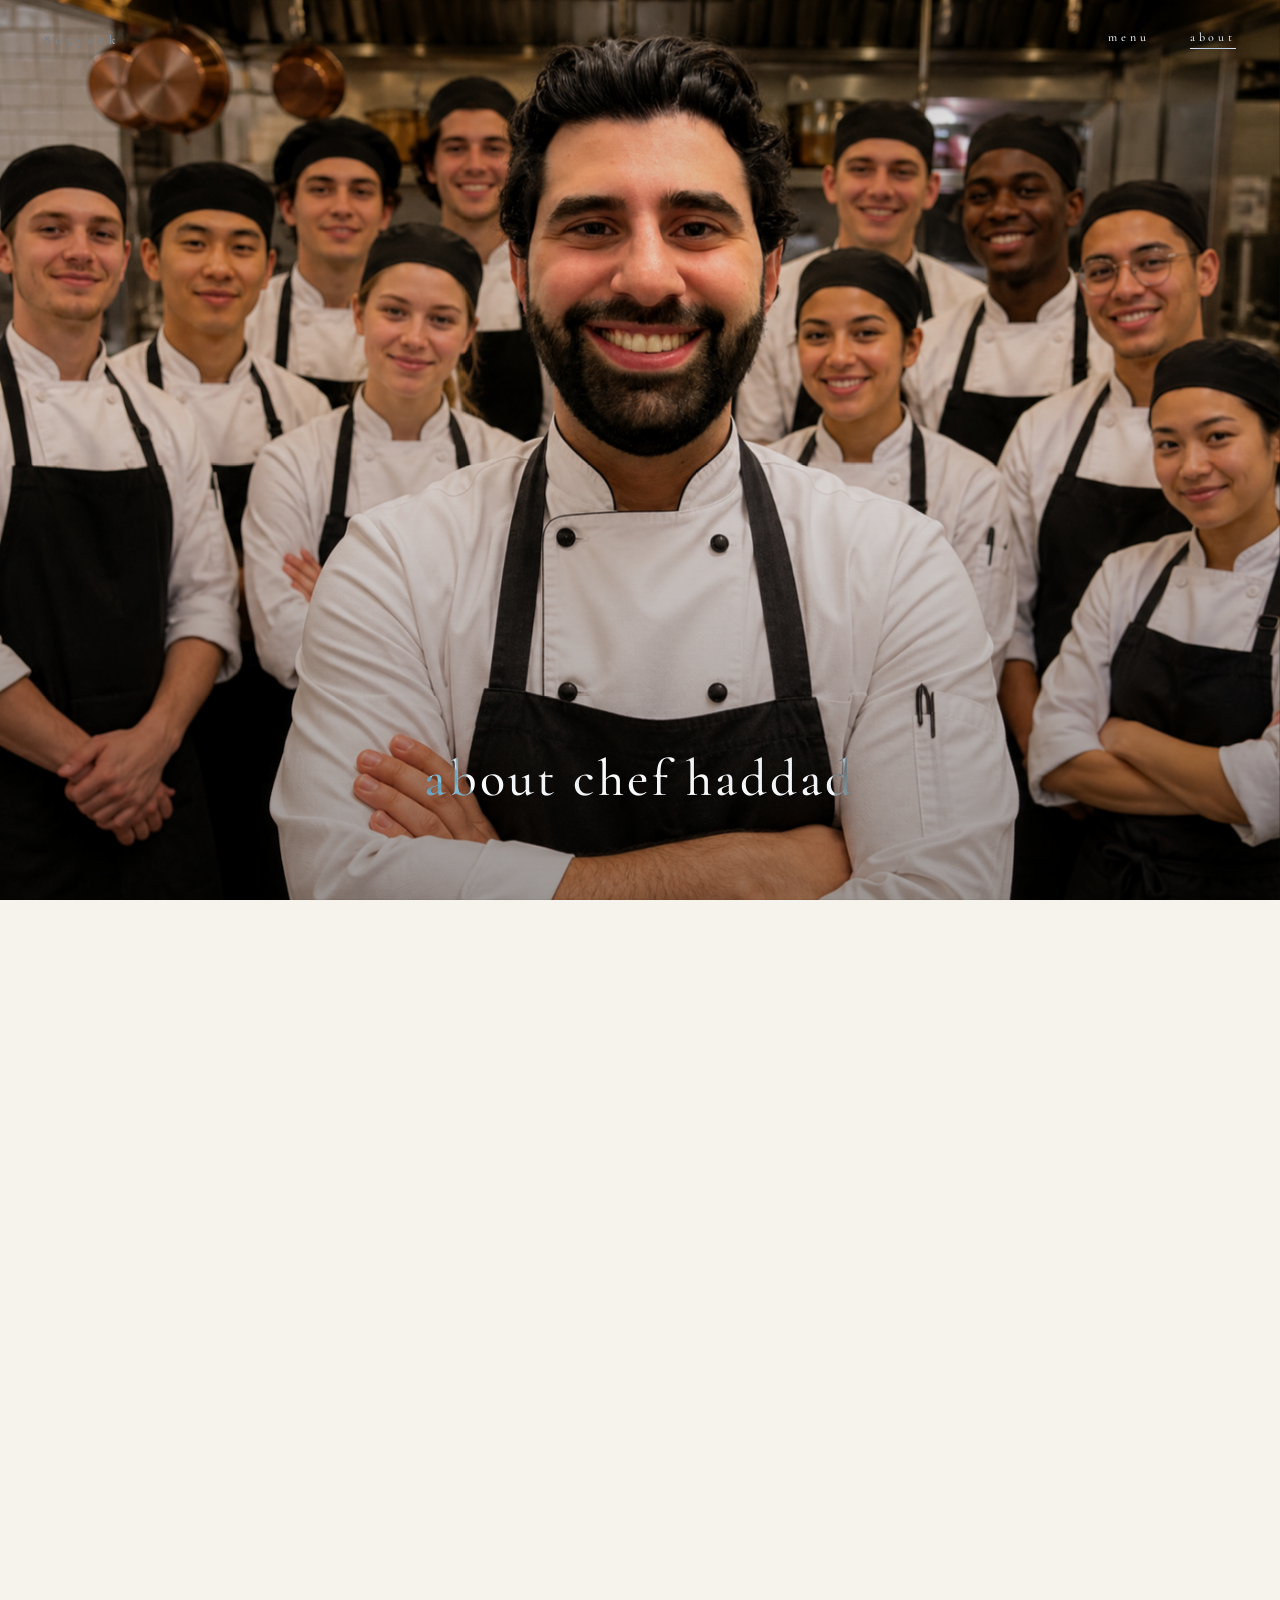
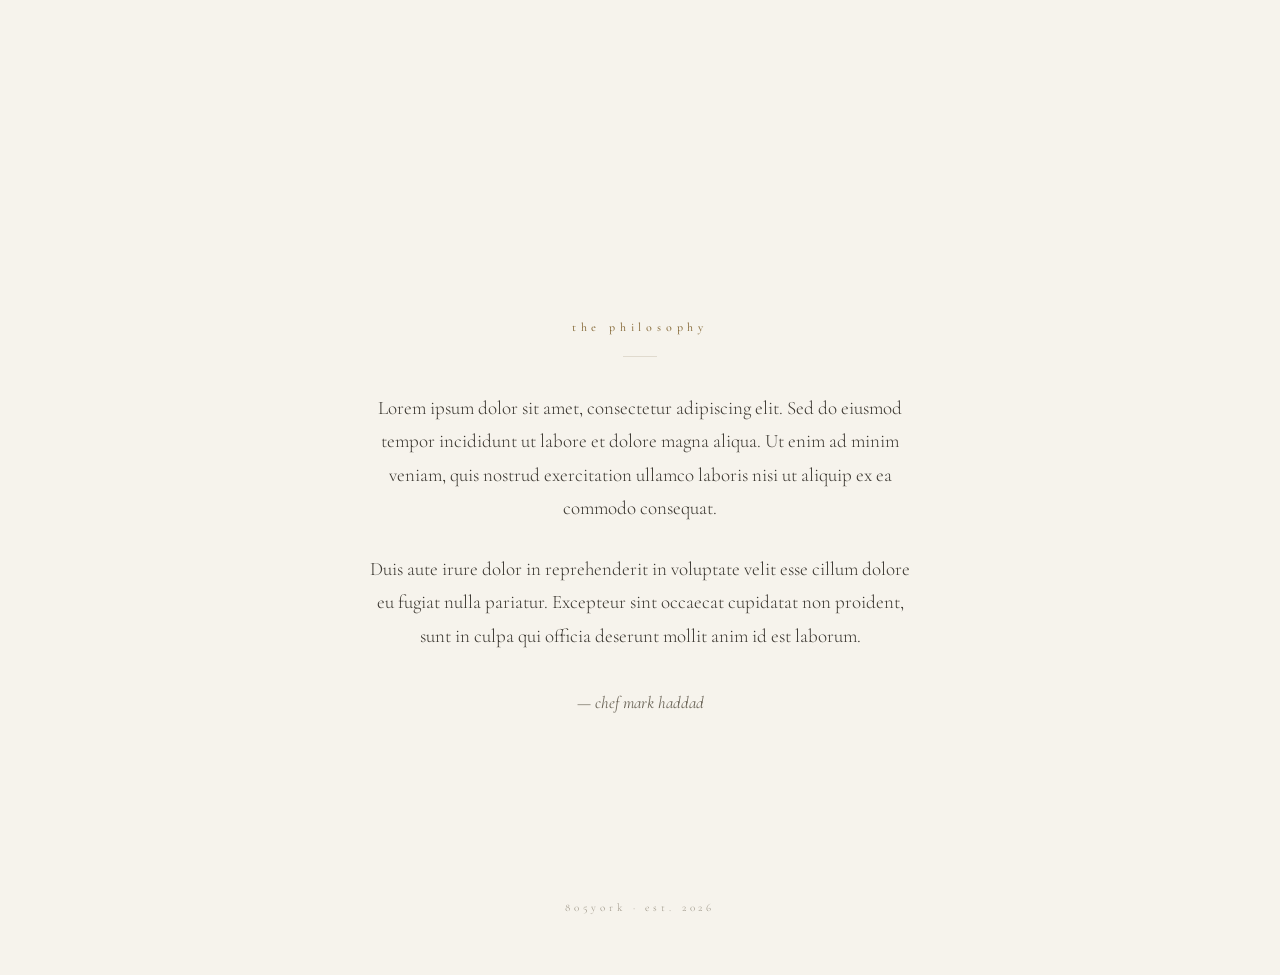
==== about.html @ 1f0ebb33 "Update about.html" ====
<!DOCTYPE html>
<html lang="en">
<head>
<meta charset="UTF-8">
<meta name="viewport" content="width=device-width, initial-scale=1">
<meta name="view-transition" content="same-origin">
<title>805york — about</title>
<link rel="preconnect" href="https://fonts.googleapis.com">
<link rel="preconnect" href="https://fonts.gstatic.com" crossorigin>
<link href="https://fonts.googleapis.com/css2?family=Cormorant+Garamond:ital,wght@0,300;0,500;0,600;1,400&display=swap" rel="stylesheet">
<link rel="stylesheet" href="styles.css">
<style>
  .hero {
    position: relative;
    height: 100vh;
    overflow: hidden;
    background: var(--ink);
  }

  .hero img {
    position: fixed;
    top: 0;
    left: 0;
    width: 100%;
    height: 100vh;
    object-fit: cover;
    object-position: center 30%;
    will-change: opacity, transform;
  }

  .hero::after {
    content: '';
    position: fixed;
    top: 0; left: 0; right: 0; height: 100vh;
    background: linear-gradient(180deg, rgba(0,0,0,0.15) 0%, rgba(0,0,0,0.05) 40%, rgba(0,0,0,0.35) 100%);
    pointer-events: none;
  }

  .hero-title {
    position: fixed;
    top: 0; left: 0; right: 0; height: 100vh;
    display: flex;
    align-items: flex-end;
    justify-content: center;
    padding-bottom: 90px;
    margin: 0;
    color: #fff;
    mix-blend-mode: difference;
    font-size: clamp(28px, 5vw, 52px);
    font-weight: 500;
    letter-spacing: 0.06em;
    text-transform: lowercase;
    text-align: center;
    transition: opacity 0.1s linear, transform 0.1s linear;
    pointer-events: none;
  }

  .spacer { height: 100vh; }

  .blurb {
    position: relative;
    background: var(--bg);
    padding: 120px 24px 160px;
    text-align: center;
  }

  .blurb .inner {
    max-width: 560px;
    margin: 0 auto;
  }

  .blurb p.lorem {
    font-size: 19px;
    font-weight: 300;
    line-height: 1.75;
    color: #3a362f;
    margin: 0 0 28px;
  }

  .blurb .signoff {
    margin-top: 40px;
    font-style: italic;
    font-size: 17px;
    color: var(--muted);
  }

  .blurb .rule {
    margin-bottom: 34px;
  }

  .footer {
    text-align: center;
    padding-bottom: 50px;
    font-size: 11px;
    letter-spacing: 0.35em;
    color: #9a9384;
    font-weight: 300;
    text-transform: lowercase;
    background: var(--bg);
  }
</style>
</head>
<body>

  <nav class="site-nav">
    <a class="wordmark" href="index.html">805york</a>
    <div class="links">
      <a href="menu.html">menu</a>
      <a href="about.html" class="active">about</a>
    </div>
  </nav>

  <section class="hero">
    <img id="hero-img" src="MarkChef.png" alt="Chef Mark Haddad">
  </section>
  <h1 class="hero-title" id="hero-title">about chef haddad</h1>

  <div class="spacer"></div>

  <section class="blurb">
    <div class="inner">
      <p class="eyebrow">the philosophy</p>
      <div class="rule thin"></div>
      <p class="lorem">Lorem ipsum dolor sit amet, consectetur adipiscing elit. Sed do eiusmod tempor incididunt ut labore et dolore magna aliqua. Ut enim ad minim veniam, quis nostrud exercitation ullamco laboris nisi ut aliquip ex ea commodo consequat.</p>
      <p class="lorem">Duis aute irure dolor in reprehenderit in voluptate velit esse cillum dolore eu fugiat nulla pariatur. Excepteur sint occaecat cupidatat non proident, sunt in culpa qui officia deserunt mollit anim id est laborum.</p>
      <p class="signoff">&mdash; chef mark haddad</p>
    </div>
  </section>

  <p class="footer">805york &middot; est. 2026</p>

  <script src="site.js"></script>
</body>
</html>
---- styles.css ----
/* ---------- 805york — shared styles ---------- */

@view-transition {
  navigation: auto;
}

:root {
  --bg: #f6f3ec;
  --ink: #1c1a17;
  --line: #d8d2c4;
  --muted: #6b6558;
  --accent: #8a6f3f;
}

* { box-sizing: border-box; }

html, body {
  margin: 0;
  padding: 0;
  background: var(--bg);
  color: var(--ink);
}

body {
  font-family: 'Cormorant Garamond', serif;
  -webkit-font-smoothing: antialiased;
}

a { color: inherit; text-decoration: none; }

::selection { background: var(--ink); color: var(--bg); }

/* ---------- nav ---------- */

.site-nav {
  position: fixed;
  top: 0;
  left: 0;
  right: 0;
  z-index: 100;
  display: flex;
  justify-content: space-between;
  align-items: center;
  padding: 30px 44px;
  mix-blend-mode: difference;
}

.site-nav .wordmark {
  font-size: 13px;
  letter-spacing: 0.4em;
  font-weight: 500;
  color: #fff;
  text-transform: lowercase;
}

.site-nav .links {
  display: flex;
  gap: 40px;
}

.site-nav .links a {
  font-size: 12px;
  letter-spacing: 0.32em;
  text-transform: lowercase;
  color: #fff;
  font-weight: 500;
  position: relative;
  padding-bottom: 5px;
  transition: letter-spacing 0.35s ease;
}

.site-nav .links a::after {
  content: '';
  position: absolute;
  left: 0;
  bottom: 0;
  width: 0;
  height: 1px;
  background: #fff;
  transition: width 0.35s cubic-bezier(.4,0,.2,1);
}

.site-nav .links a:hover {
  letter-spacing: 0.4em;
}

.site-nav .links a:hover::after,
.site-nav .links a.active::after {
  width: 100%;
}

/* ---------- page transition (View Transitions API) ---------- */

::view-transition-old(root),
::view-transition-new(root) {
  animation-duration: 0.7s;
  animation-timing-function: cubic-bezier(.65, 0, .35, 1);
}

::view-transition-old(root) {
  animation-name: menu-fade-out;
}

::view-transition-new(root) {
  animation-name: menu-fade-in;
}

@keyframes menu-fade-out {
  to { opacity: 0; transform: scale(0.985); filter: blur(3px); }
}

@keyframes menu-fade-in {
  from { opacity: 0; transform: scale(1.015); filter: blur(3px); }
  to { opacity: 1; transform: scale(1); filter: blur(0); }
}

/* ---------- utility ---------- */

.rule {
  width: 60px;
  height: 1px;
  background: var(--ink);
  margin: 0 auto;
  opacity: 0.75;
}

.rule.thin {
  width: 34px;
  background: var(--line);
}

.eyebrow {
  font-size: 12px;
  letter-spacing: 0.4em;
  font-weight: 500;
  color: var(--accent);
  text-transform: lowercase;
  margin: 0 0 22px;
}

@media (prefers-reduced-motion: reduce) {
  *, *::before, *::after {
    animation-duration: 0.001ms !important;
    transition-duration: 0.001ms !important;
  }
}

@media (max-width: 640px) {
  .site-nav { padding: 22px 22px; }
  .site-nav .links { gap: 24px; }
}
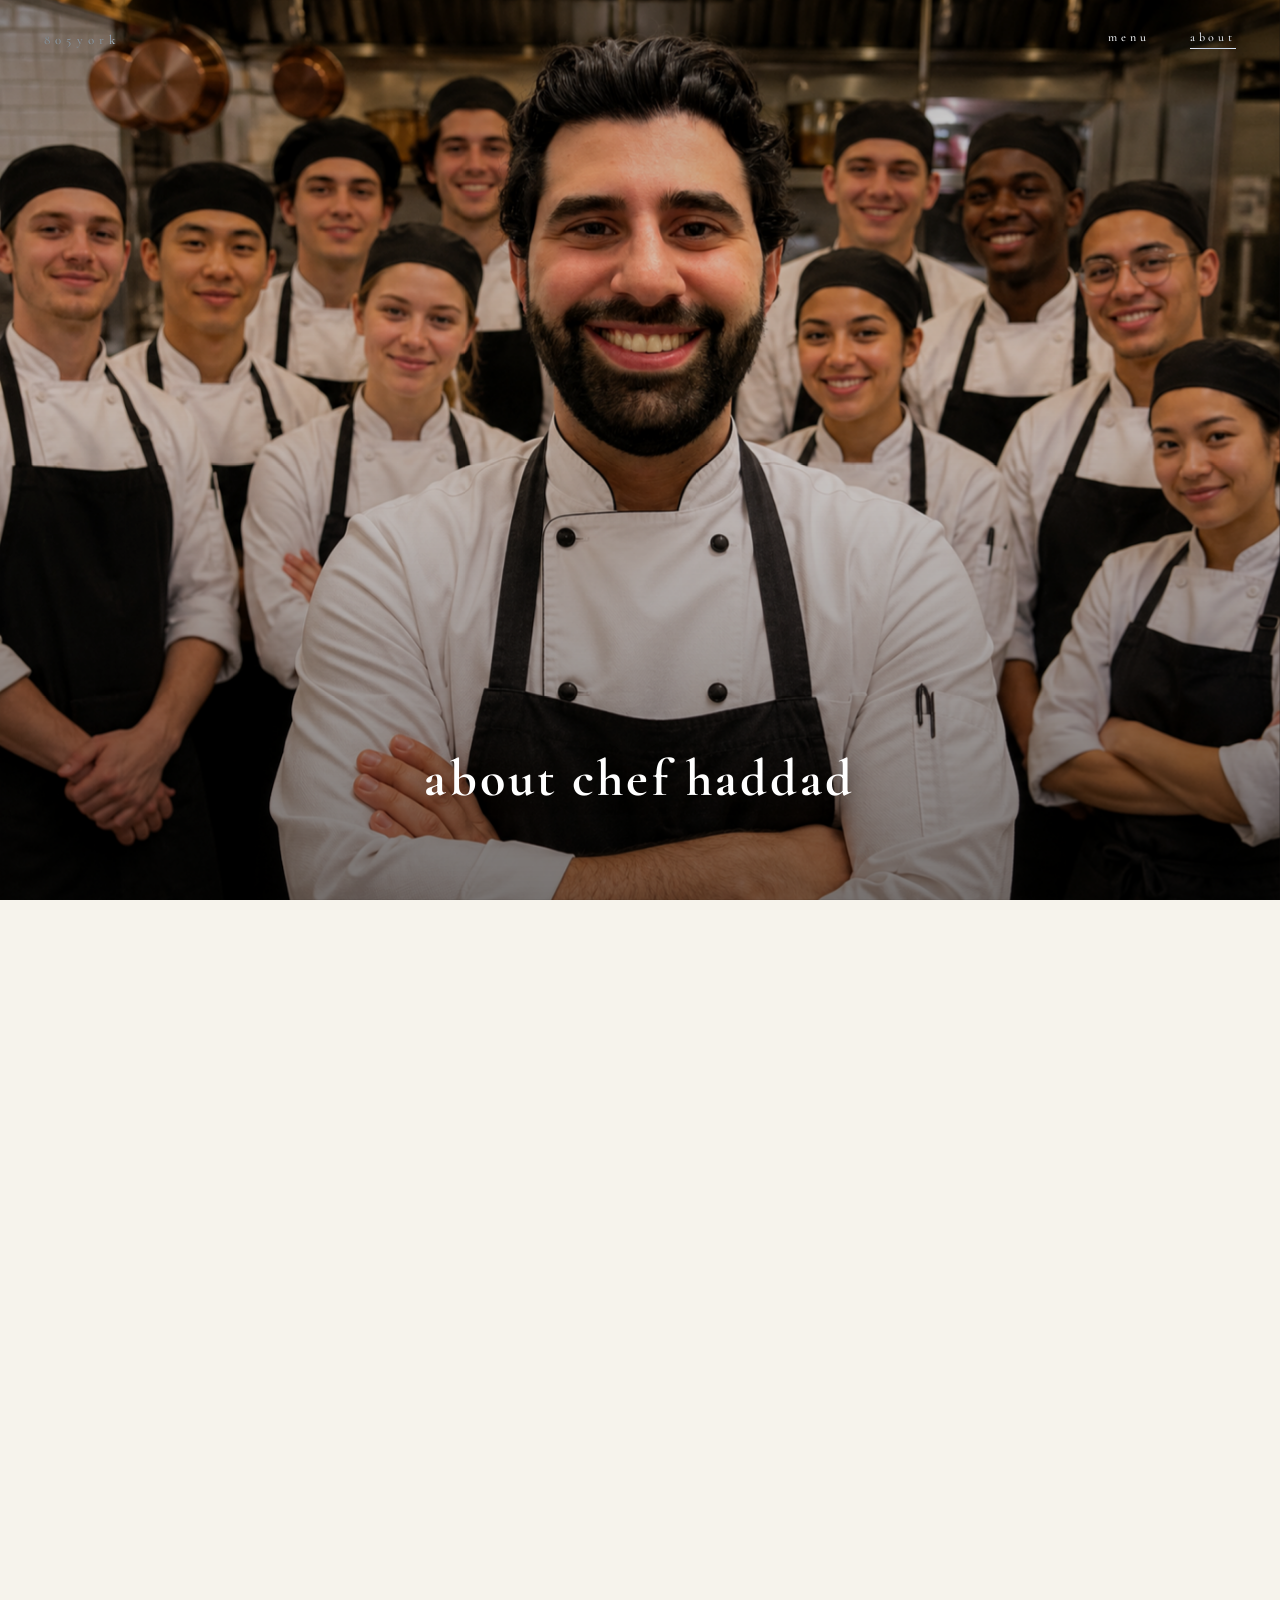
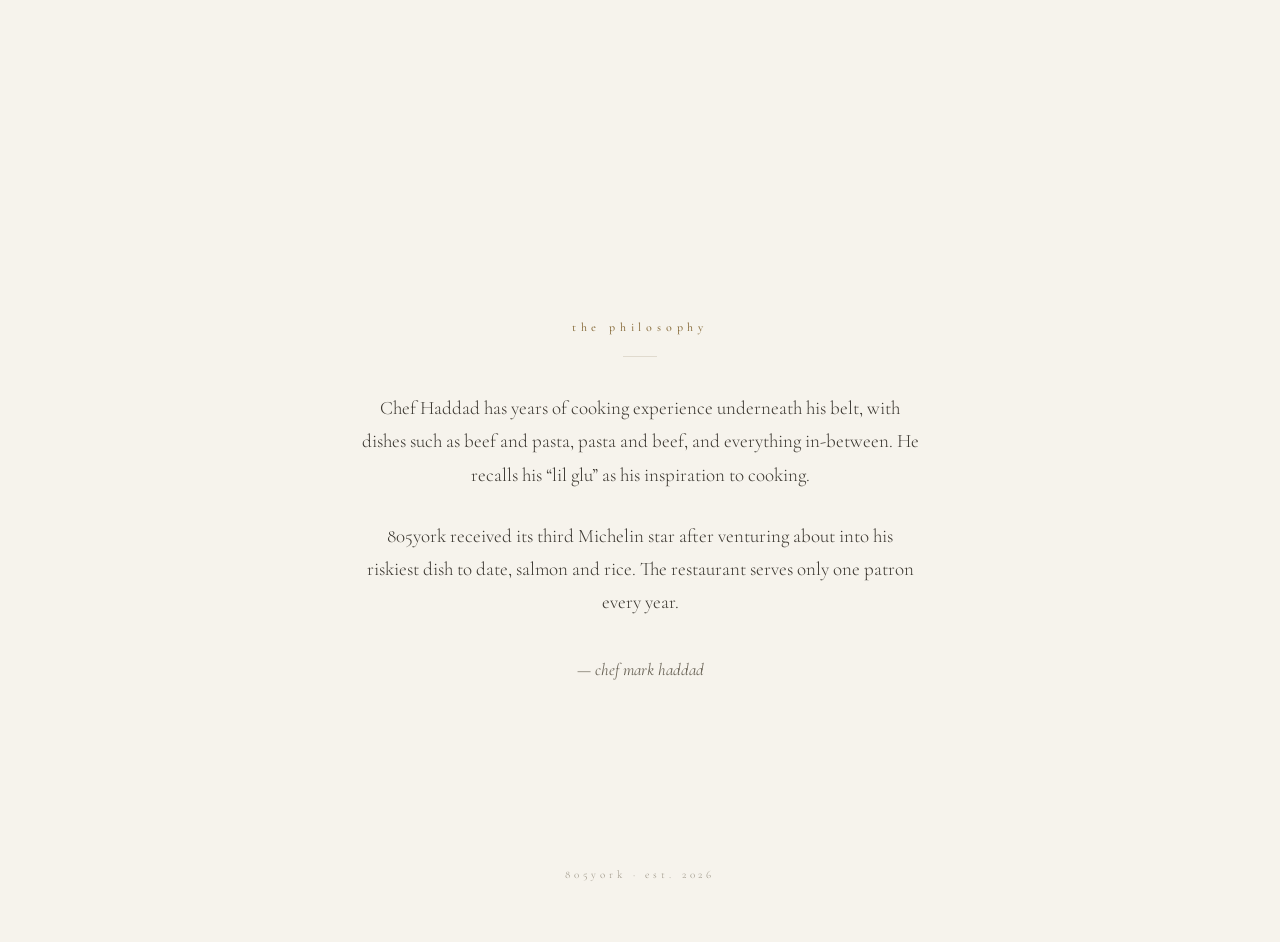
==== commit 0a1b6271: "Fix spacing, hero title styling, and bio copy" ====
--- a/about.html
+++ b/about.html
@@ -32,7 +32,7 @@
     content: '';
     position: fixed;
     top: 0; left: 0; right: 0; height: 100vh;
-    background: linear-gradient(180deg, rgba(0,0,0,0.15) 0%, rgba(0,0,0,0.05) 40%, rgba(0,0,0,0.35) 100%);
+    background: linear-gradient(180deg, rgba(0,0,0,0.25) 0%, rgba(0,0,0,0.1) 40%, rgba(0,0,0,0.5) 100%);
     pointer-events: none;
   }
 
@@ -44,13 +44,13 @@
     justify-content: center;
     padding-bottom: 90px;
     margin: 0;
-    color: #fff;
-    mix-blend-mode: difference;
+    color: #ffffff;
     font-size: clamp(28px, 5vw, 52px);
-    font-weight: 500;
+    font-weight: 700;
     letter-spacing: 0.06em;
     text-transform: lowercase;
     text-align: center;
+    text-shadow: 0 2px 18px rgba(0,0,0,0.35);
     transition: opacity 0.1s linear, transform 0.1s linear;
     pointer-events: none;
   }
@@ -121,8 +121,8 @@
     <div class="inner">
       <p class="eyebrow">the philosophy</p>
       <div class="rule thin"></div>
-      <p class="lorem">Lorem ipsum dolor sit amet, consectetur adipiscing elit. Sed do eiusmod tempor incididunt ut labore et dolore magna aliqua. Ut enim ad minim veniam, quis nostrud exercitation ullamco laboris nisi ut aliquip ex ea commodo consequat.</p>
-      <p class="lorem">Duis aute irure dolor in reprehenderit in voluptate velit esse cillum dolore eu fugiat nulla pariatur. Excepteur sint occaecat cupidatat non proident, sunt in culpa qui officia deserunt mollit anim id est laborum.</p>
+      <p class="lorem">Chef Haddad has years of cooking experience underneath his belt, with dishes such as beef and pasta, pasta and beef, and everything in-between. He recalls his &ldquo;lil glu&rdquo; as his inspiration to cooking.</p>
+      <p class="lorem">805york received its third Michelin star after venturing about into his riskiest dish to date, salmon and rice. The restaurant serves only one patron every year.</p>
       <p class="signoff">&mdash; chef mark haddad</p>
     </div>
   </section>
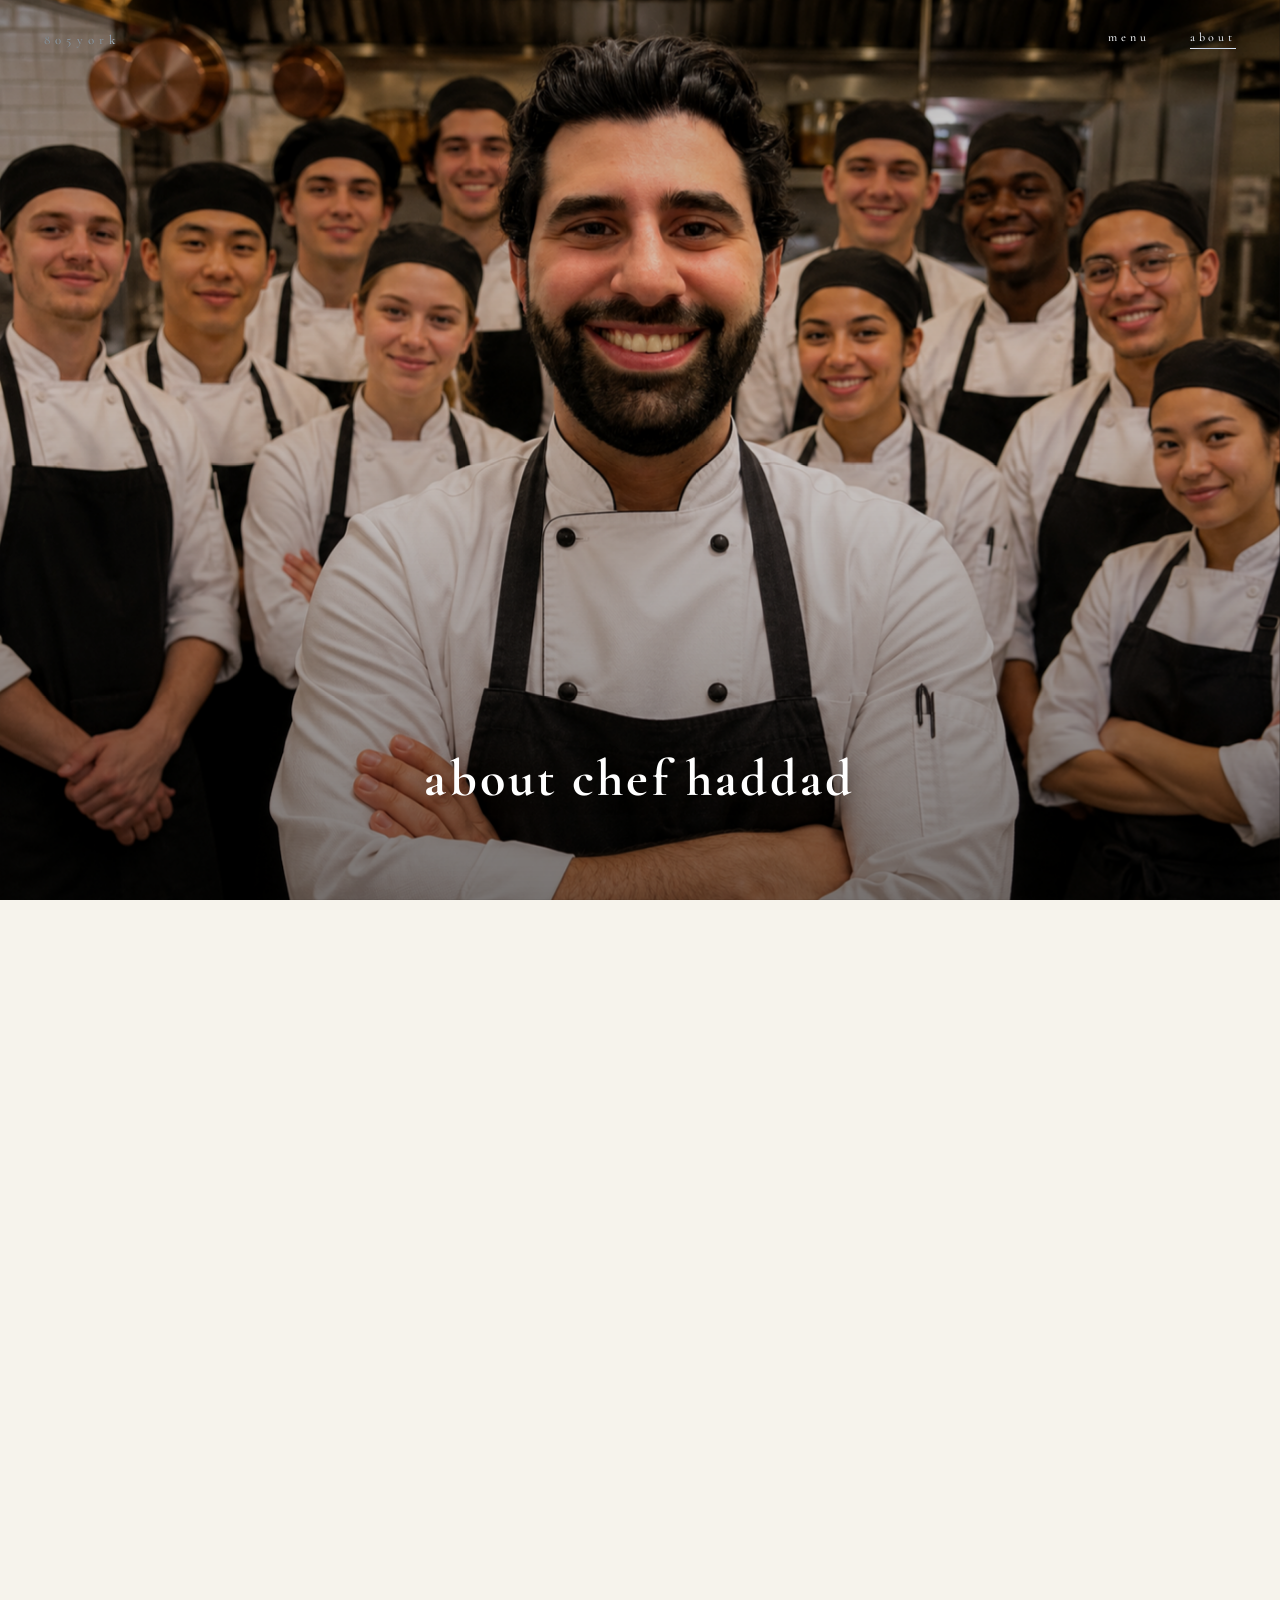
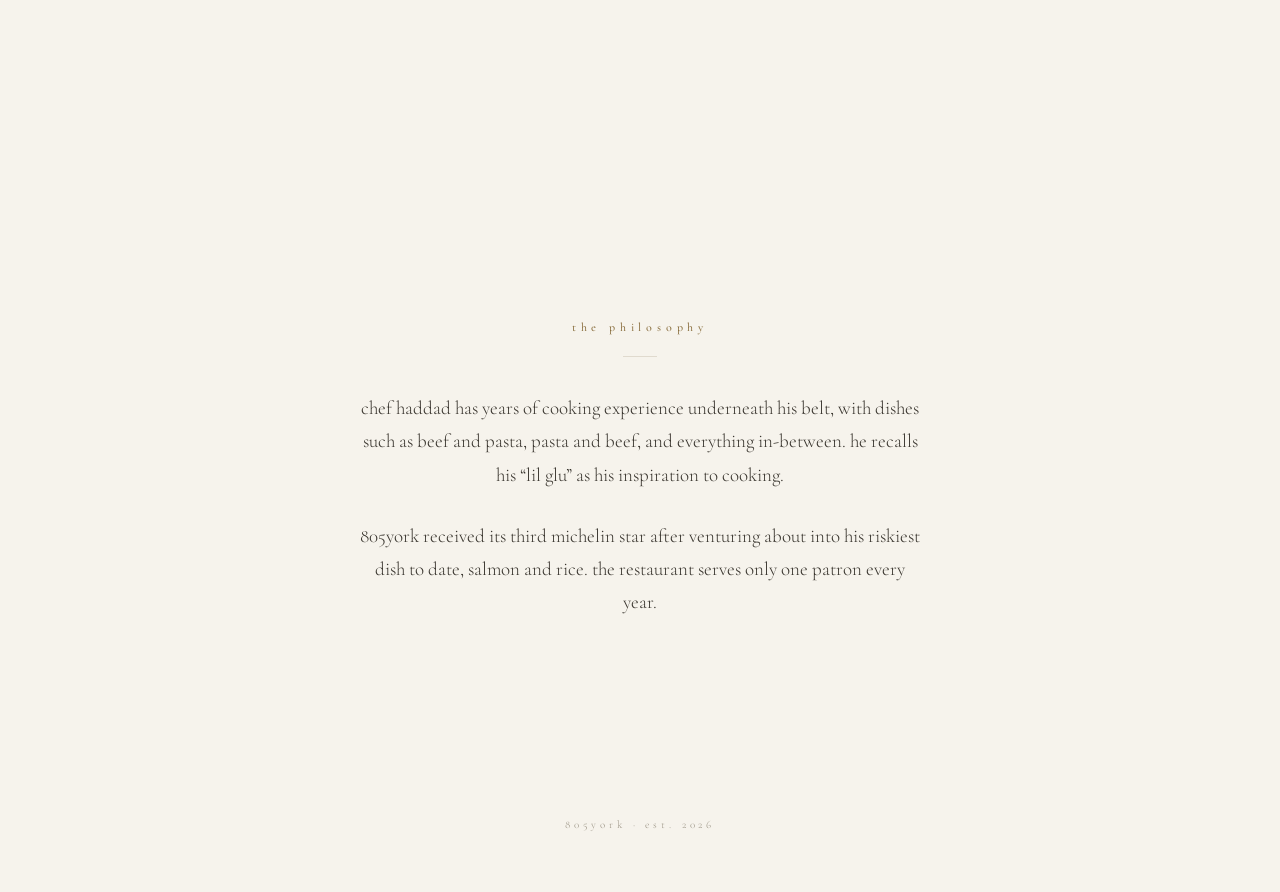
==== commit 5607ca73: "Lowercase bio blurb, remove signoff" ====
--- a/about.html
+++ b/about.html
@@ -121,9 +121,8 @@
     <div class="inner">
       <p class="eyebrow">the philosophy</p>
       <div class="rule thin"></div>
-      <p class="lorem">Chef Haddad has years of cooking experience underneath his belt, with dishes such as beef and pasta, pasta and beef, and everything in-between. He recalls his &ldquo;lil glu&rdquo; as his inspiration to cooking.</p>
-      <p class="lorem">805york received its third Michelin star after venturing about into his riskiest dish to date, salmon and rice. The restaurant serves only one patron every year.</p>
-      <p class="signoff">&mdash; chef mark haddad</p>
+      <p class="lorem">chef haddad has years of cooking experience underneath his belt, with dishes such as beef and pasta, pasta and beef, and everything in-between. he recalls his &ldquo;lil glu&rdquo; as his inspiration to cooking.</p>
+      <p class="lorem">805york received its third michelin star after venturing about into his riskiest dish to date, salmon and rice. the restaurant serves only one patron every year.</p>
     </div>
   </section>
 
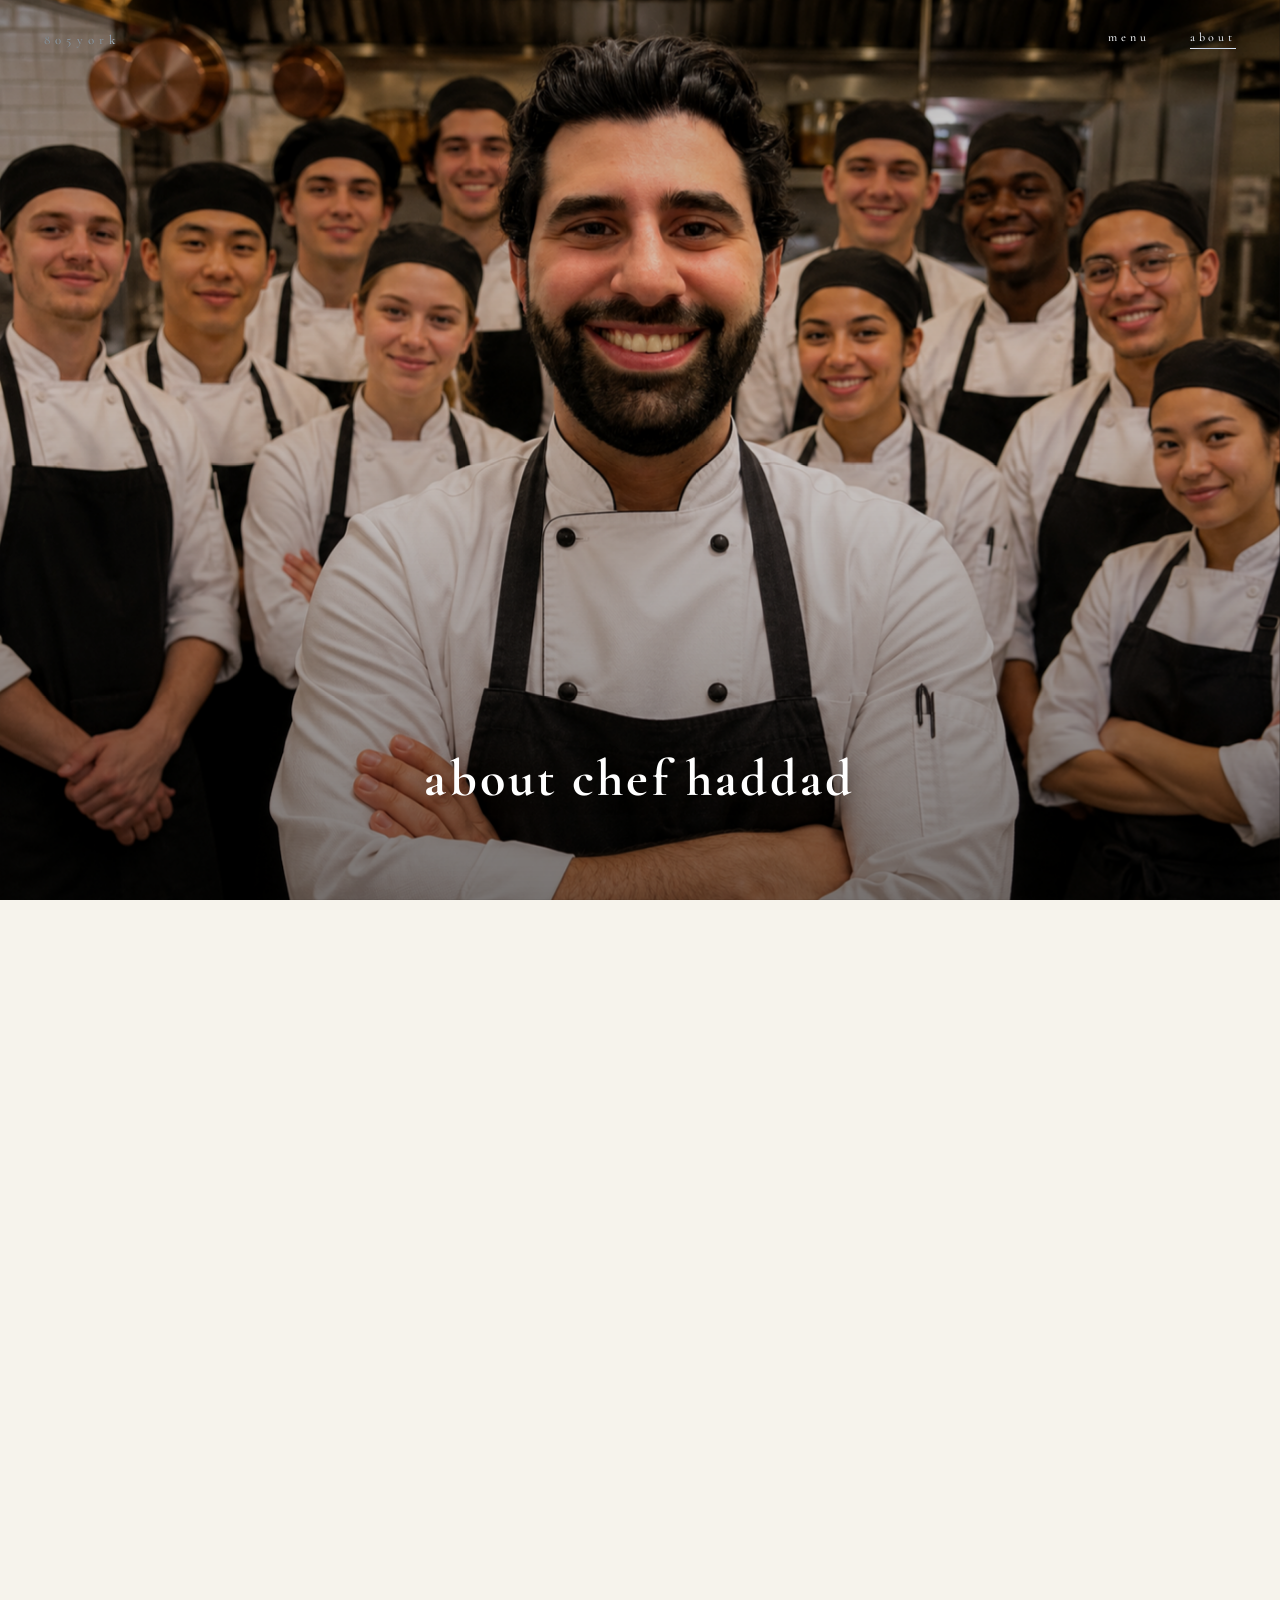
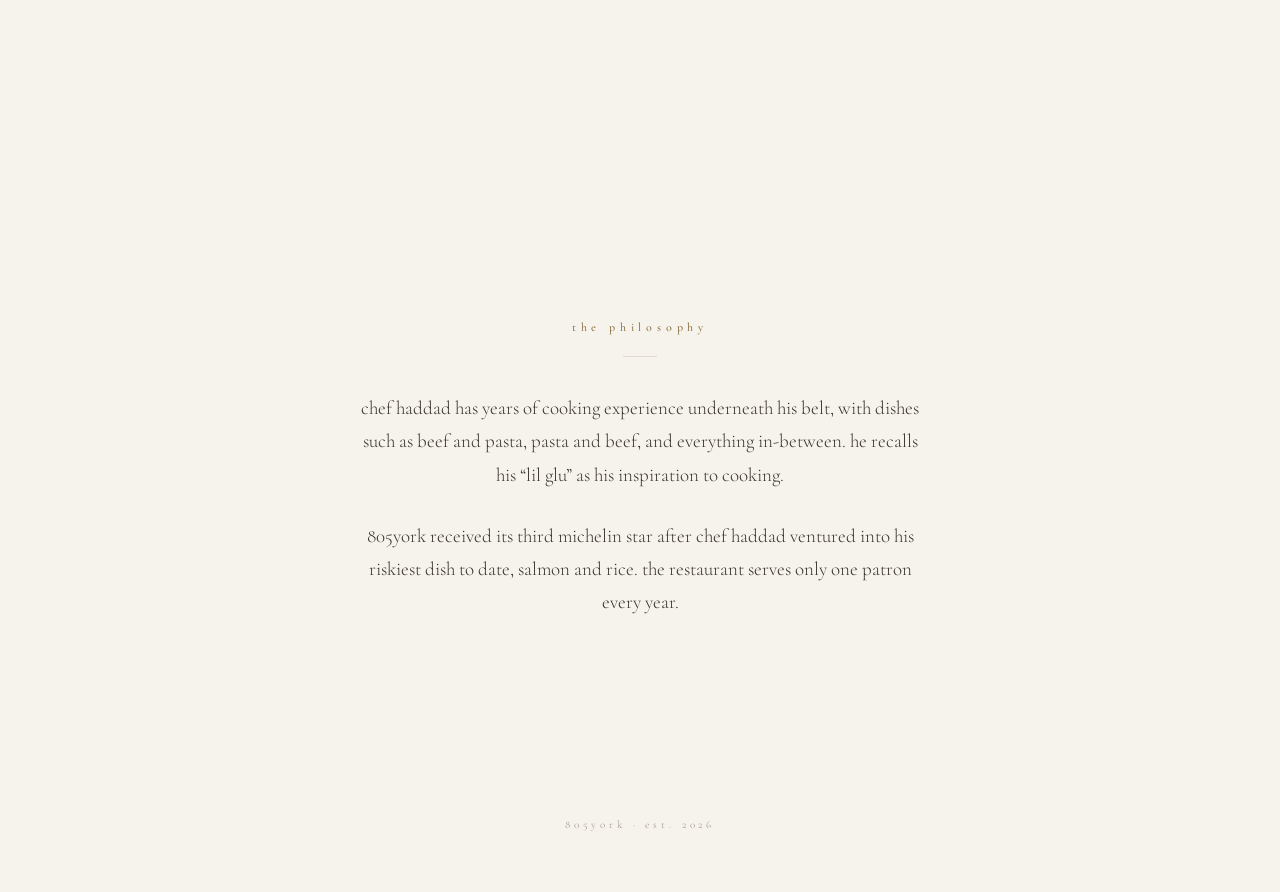
==== commit 20baf268: "Reword michelin star sentence" ====
--- a/about.html
+++ b/about.html
@@ -122,7 +122,7 @@
       <p class="eyebrow">the philosophy</p>
       <div class="rule thin"></div>
       <p class="lorem">chef haddad has years of cooking experience underneath his belt, with dishes such as beef and pasta, pasta and beef, and everything in-between. he recalls his &ldquo;lil glu&rdquo; as his inspiration to cooking.</p>
-      <p class="lorem">805york received its third michelin star after venturing about into his riskiest dish to date, salmon and rice. the restaurant serves only one patron every year.</p>
+      <p class="lorem">805york received its third michelin star after chef haddad ventured into his riskiest dish to date, salmon and rice. the restaurant serves only one patron every year.</p>
     </div>
   </section>
 
